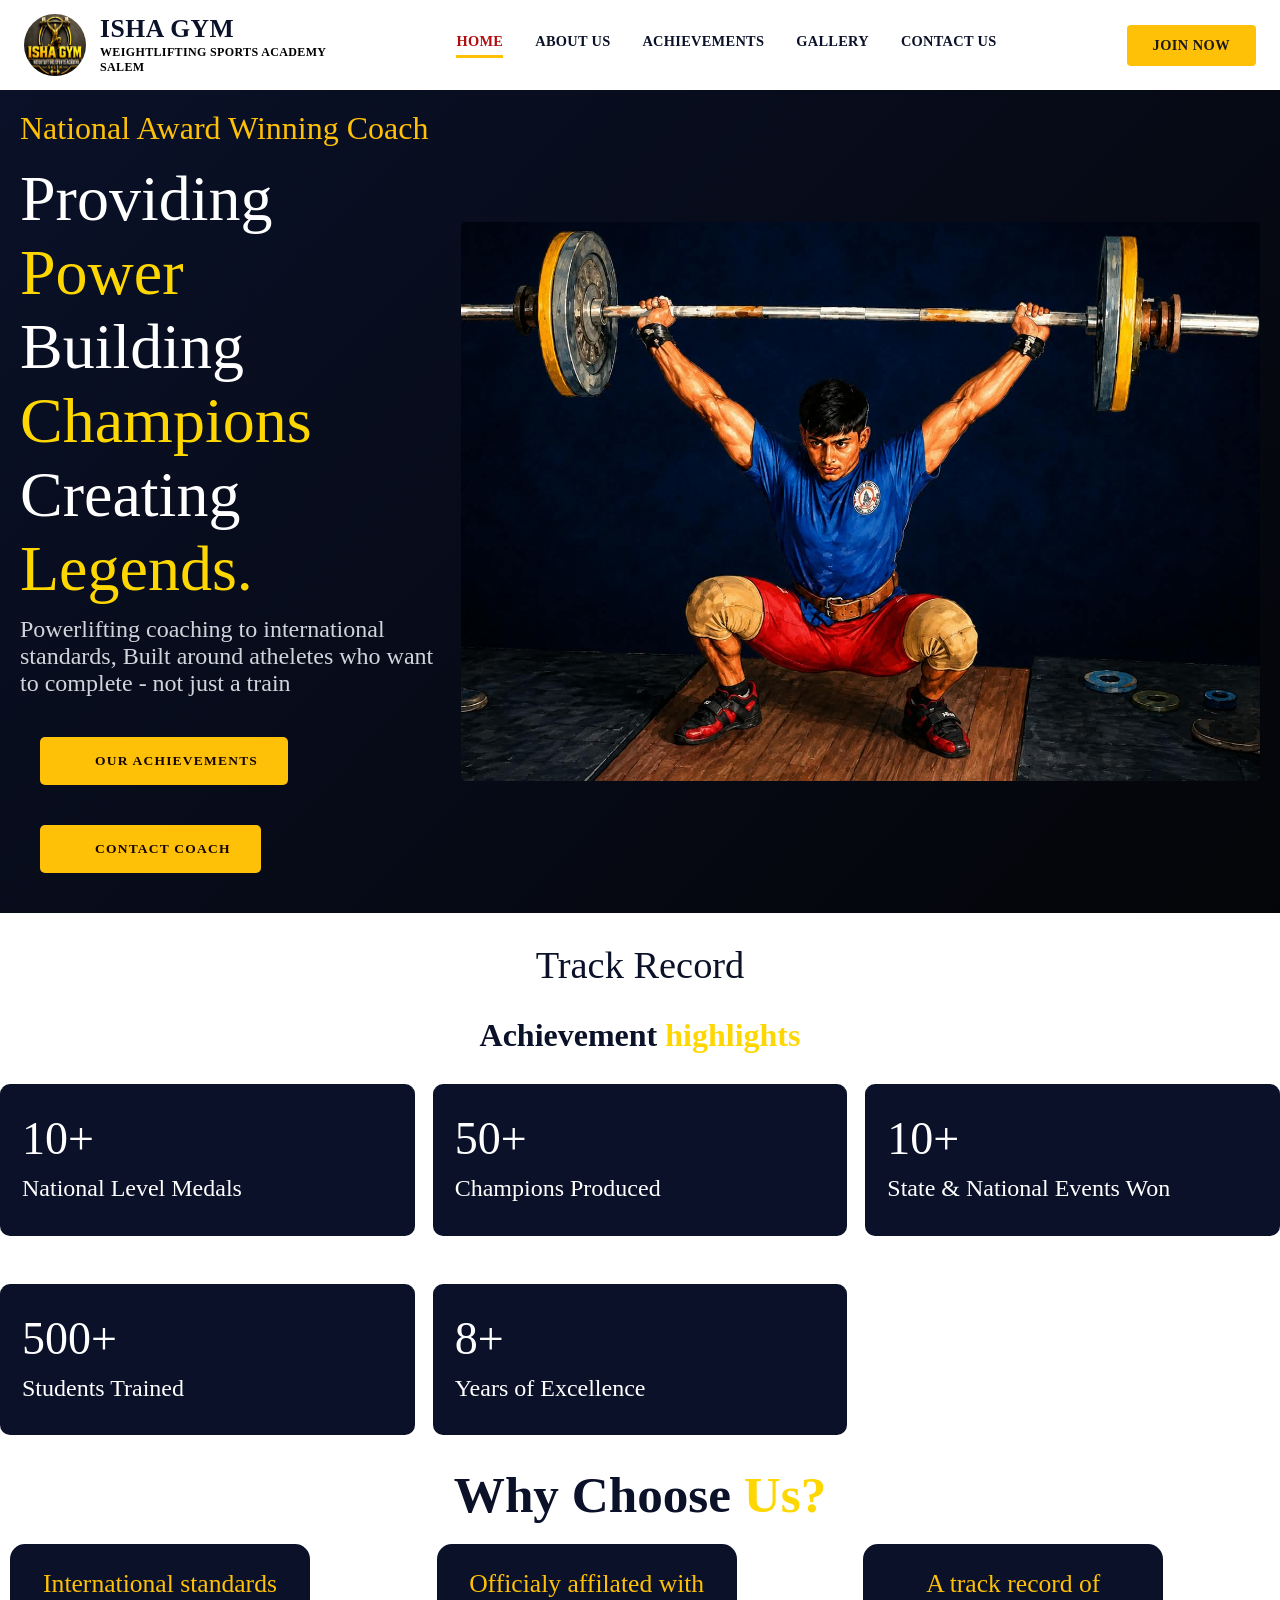
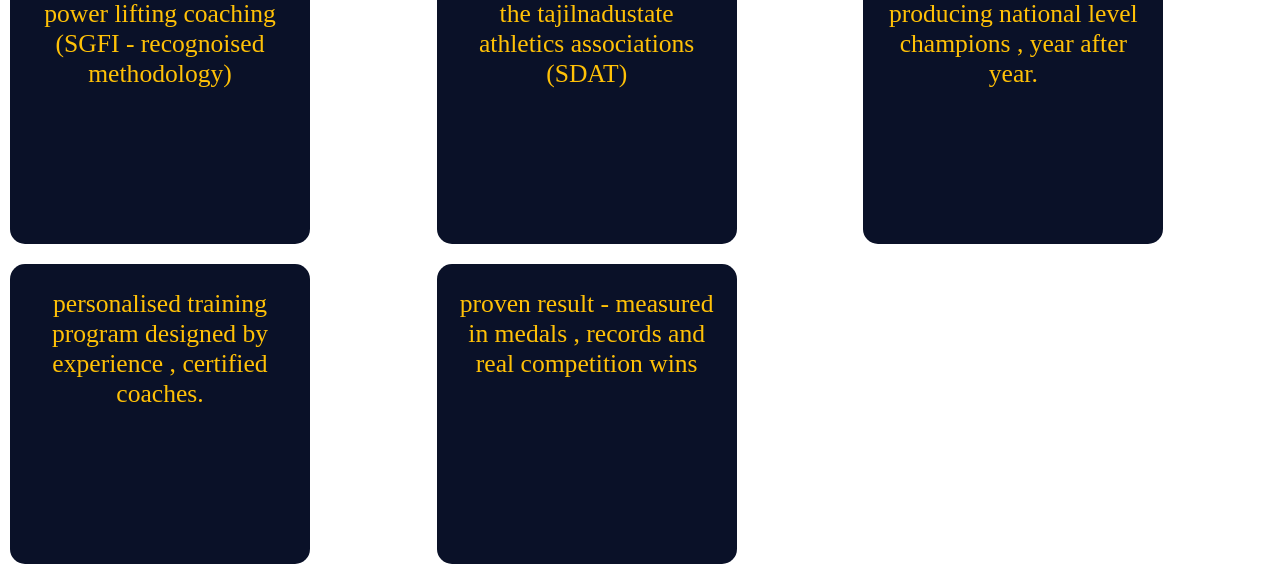
==== index.html @ 489e4209 "initial" ====
<!doctype html>
<html lang="en">
  <head>
    <meta charset="UTF-8" />
    <meta name="viewport" content="width=device-width, initial-scale=1.0" />
    <title>ISHA GYMS AND WEIGHT LIFTING</title>
    <link rel="stylesheet" href="style.css" />
    <link rel="stylesheet" href="achievement.css" />
  </head>
  <body>
    <header class="site-header">
      <div class="main-nav">
        <div class="brand">
          <div class="logo-badge">
            <img src="logo.jpeg" alt="" />
          </div>
          <div class="brand-text">
            <h1>ISHA GYM</h1>
            <p class="tagline">WEIGHTLIFTING SPORTS ACADEMY</p>
            <p class="location">SALEM</p>
          </div>
        </div>

        <nav class="links" id="navLinks">
          <a href="index.html" class="active">HOME</a>
          <a href="about.html">ABOUT US</a>
          <a href="achievement.html">ACHIEVEMENTS</a>
          <a href="gallery.html">GALLERY</a>
          <a href="contact.html">CONTACT US</a>
        </nav>

        <a href="#" class="join-btn">JOIN NOW</a>

        <button
          class="hamburger"
          id="hamburgerBtn"
          aria-label="Toggle menu"
          aria-expanded="false"
          aria-controls="navLinks"
        >
          <span></span>
          <span></span>
          <span></span>
        </button>
      </div>
    </header>

    <main>
      <section class="hero">
        <div class="hero-grid">
          <div class="hero-copy reveal">
            <span style="text-align: center"
              >National Award Winning Coach
            </span>
            <h1>
              Providing <span class="acent">Power</span><br />
              Building <span class="acent">Champions</span><br />
              Creating <span class="acent">Legends.</span>
            </h1>
            <p class="lead">
              Powerlifting coaching to international standards, Built around
              atheletes who want to complete - not just a train
            </p>
            <div class="hero-actions">
              <a href="achievement.html" class="btn btn-solid"
                ><i data-lucide="trophy"></i> Our Achievements</a
              >
              <a href="contact.html" class="btn btn-solid"
                ><i data-lucide="trophy"></i>contact coach</a
              >
            </div>
          </div>

          <div class="hero-img reveal">
            <img src="hero.jpeg" alt="" />
          </div>
        </div>
      </section>
      <section id="achievement">
        <div class="stats-head reveal">
          <div>
            <span class="eyebrow">Track Record</span>
            <h2>Achievement <span class="acent">highlights</span></h2>
          </div>
        </div>

        <section class="section">
          <div class="ach-stats-grid">
            <div class="card stat-card reveal">
              <span class="icon-box"><i data-lucide="medal"></i></span>
              <span class="num"
                ><span data-count="10" data-suffix="+">0</span></span
              >
              <span class="lbl">National Level Medals</span>
            </div>
            <div class="card stat-card reveal">
              <span class="icon-box"><i data-lucide="star"></i></span>
              <span class="num"
                ><span data-count="50" data-suffix="+">0</span></span
              >
              <span class="lbl">Champions Produced</span>
            </div>
            <div class="card stat-card reveal">
              <span class="icon-box"><i data-lucide="trophy"></i></span>
              <span class="num"
                ><span data-count="10" data-suffix="+">0</span></span
              >
              <span class="lbl">State & National Events Won</span>
            </div>
            <div class="card stat-card reveal">
              <span class="icon-box"><i data-lucide="users"></i></span>
              <span class="num"
                ><span data-count="500" data-suffix="+">0</span></span
              >
              <span class="lbl">Students Trained</span>
            </div>
            <div class="card stat-card reveal">
              <span class="icon-box"><i data-lucide="dumbbell"></i></span>
              <span class="num"
                ><span data-count="8" data-suffix="+">0</span></span
              >
              <span class="lbl">Years of Excellence</span>
            </div>
          </div>
        </section>
      </section>
      <section id="why-choose-us">
        <div class="why-panel reveal">
          <div class="why-head">
            <h1>Why Choose <span class="acent">Us?</span></h1>
            <div class="why-grid">
              <div class="why-item">
                <p>
                  International standards power lifting coaching <br />
                  (SGFI - recognoised methodology)
                </p>
              </div>
              <div class="why-item">
                <p>
                  Officialy affilated with the tajilnadustate athletics
                  associations <br />
                  (SDAT)
                </p>
              </div>
              <div class="why-item">
                <p>
                  A track record of producing national level champions , year
                  after year.
                </p>
              </div>
              <div class="why-item">
                <p>
                  personalised training program designed by experience ,
                  certified coaches.
                </p>
              </div>
              <div class="why-item">
                <p>
                  proven result - measured in medals , records and real
                  competition wins
                </p>
              </div>
            </div>
          </div>
        </div>
      </section>
    </main>
  </body>
  <script src="script.js"></script>
</html>
---- style.css ----
:root{
    --black: #040508;
    --navy:#091626;
    --gold:#eab52c;
    --red:#ae1010;

    --white:#ffff;
    --offwhite:#fbfbfc;
    --gray:#e9eaec;

    --dark:#111111;
    --light:#ffff;

    --border:#d9dce1;
    --orange-glow:   rgba(255, 76, 21, 0.18);

}

*{
    margin: 0;
    padding: 0;
    box-sizing: border-box;

}

html{
  scroll-behavior: smooth;
}
body{
    background: radial-gradient(ellipse 900px 600px at 85% -10%, var(--offwhite));
}

.top-bar {
        background: var(--navy);
        color: #fff;
        display: flex;
        align-items: center;
        justify-content: space-between;
        padding: 8px 24px;
        font-size: 0.85rem;
        flex-wrap: wrap;
        gap: 8px;
      }

.top-bar .contact-info {
        display: flex;
        align-items: center;
        gap: 24px;
        flex-wrap: wrap;
 }

      .top-bar .contact-info span {
        display: flex;
        align-items: center;
        gap: 6px;
        color: #d9dee6;
      }

      .top-bar .contact-info svg {
        width: 14px;
        height: 14px;
        fill: var(--gold);
        flex-shrink: 0;
      }

      .top-bar .social {
        display: flex;
        align-items: center;
        gap: 10px;
      }

      .top-bar .social span.label {
        color: #d9dee6;
        margin-right: 4px;
      }

      .top-bar .social a {
        width: 26px;
        height: 26px;
        border-radius: 50%;
        display: flex;
        align-items: center;
        justify-content: center;
        text-decoration: none;
        color: #fff;
        font-size: 0.75rem;
      }

      .top-bar .social a.fb {
        background: #1877f2;
      }
      .top-bar .social a.ig {
        background: radial-gradient(
          circle at 30% 107%,
          #fdf497 0%,
          #fdf497 5%,
          #fd5949 45%,
          #d6249f 60%,
          #285aeb 90%
        );
      }
      .top-bar .social a.yt {
        background: #ff0000;
      }
      .top-bar .social a.wa {
        background: #25d366;
      }

      /* Main nav */
      .main-nav {
        display: flex;
        align-items: center;
        justify-content: space-between;
        padding: 14px 24px;
        background: #fff;
        flex-wrap: wrap;
        gap: 16px;
      }

      .brand {
        display: flex;
        align-items: center;
        gap: 14px;
      }

      .logo-badge img{
        width: 62px;
        height: 62px;
        border-radius: 50%;
        background: var(--navy);
        display: flex;
        align-items: center;
        justify-content: center;
        flex-shrink: 0;
      }

      .logo-badge svg {
        width: 36px;
        height: 36px;
        fill: var(--gold);
      }

      .brand-text h1 {
        margin: 0;
        font-size: 1.6rem;
        font-weight: 800;
        letter-spacing: 0.02em;
        color: var(--navy);
        line-height: 1.1;
      }

      .brand-text .tagline {
        margin: 2px 0 0;
        font-size: 0.75rem;
        font-weight: 700;
        letter-spacing: 0.03em;
        color: var(--text-dark);
      }

      .brand-text .location {
        margin: 0;
        font-size: 0.75rem;
        font-weight: 700;
        letter-spacing: 0.03em;
        color: var(--text-dark);
      }

      nav.links {
        display: flex;
        align-items: center;
        gap: 32px;
        flex-wrap: wrap;
      }

      nav.links a {
        text-decoration: none;
        color: var(--navy);
        font-size: 0.9rem;
        font-weight: 700;
        letter-spacing: 0.02em;
        padding-bottom: 8px;
        position: relative;
      }

      nav.links a.active {
        color: var(--red);
      }

      nav.links a.active::after {
        content: "";
        position: absolute;
        left: 0;
        right: 0;
        bottom: 0;
        height: 3px;
        background: var(--gold);
      }

      nav.links a:hover {
        color: var(--red);
      }

      .join-btn {
        background: var(--gold);
        color: #1a1a1a;
        border: none;
        padding: 12px 26px;
        font-weight: 800;
        font-size: 0.9rem;
        letter-spacing: 0.03em;
        border-radius: 4px;
        cursor: pointer;
        text-decoration: none;
        white-space: nowrap;
      }

      .join-btn:hover {
        background: #e0961a;
      }

      .hamburger {
        display: none;
        background: none;
        border: none;
        cursor: pointer;
        width: 40px;
        height: 40px;
        flex-direction: column;
        align-items: center;
        justify-content: center;
        gap: 5px;
        padding: 0;
        order: 3;
      }

      .hamburger span {
        display: block;
        width: 26px;
        height: 3px;
        background: var(--navy);
        border-radius: 2px;
        transition:
          transform 0.3s ease,
          opacity 0.3s ease;
      }

      .hamburger.open span:nth-child(1) {
        transform: translateY(8px) rotate(45deg);
      }
      .hamburger.open span:nth-child(2) {
        opacity: 0;
      }
      .hamburger.open span:nth-child(3) {
        transform: translateY(-8px) rotate(-45deg);
      }

      @media (max-width: 1024px) {
        .main-nav {
          position: relative;
        }

        .join-btn{
          display: none;
        }

        nav.links {
          display: none;
          flex-direction: column;
          align-items: flex-start;
          gap: 0;
          width: 100%;
          order: 4;
        }

        nav.links.open {
          display: flex;
        }

        nav.links a {
          width: 100%;
          padding: 14px 4px;
          border-bottom: 1px solid #eee;
        }

        nav.links a.active::after {
          display: none;
        }

        .hamburger {
          display: flex;
        }
      }

      .hero{
        background: linear-gradient(135deg, var(--navy), var(--black));
        height: 100%;
        width: 100%;
        position: relative;
        padding: 20px;
        
        border-bottom: 10px;
      }

      .hero-grid{
        display: grid;
        grid-template-columns: .7fr 1.3fr;
        gap: 10px;
        align-items: center;
      }
      .hero-copy{
        color: var(--gold);
        font-size: clamp(2rem, 2vw, 3rem);
        font-weight: 300;
        width: 100%;
      }

      .hero-copy h1{
        color: var(--light);
        font-weight: 400;
        font-size: clamp(4rem, 5vw, 4rem);
        margin-top: 15px;
        margin-bottom: 10px;
      }

      .acent{
        color: gold;
      }

      .hero-img{
        width: 100%;
        display: flex;
        height: auto;
        object-fit: cover;
      }

      .hero-img img{
        border-radius: 5px;
        width: 100%;
        height: auto;
        object-fit: cover;
      }

      .lead{
        font-size: clamp(1rem, 2vw, 1.5rem);
        color: var(--gray);
        margin-bottom: 20px;
      }

      .hero-section{
        margin-top: 30px;
      }
.btn-solid {
  display: inline-flex;
  align-items: center;
  justify-content: center;
  gap: 10px;
  padding: 16px 30px;
  text-decoration: none;
  font-weight: 700;
  font-size: 13.5px;
  letter-spacing: 0.09em;
  text-transform: uppercase;
  border-radius: 5px;
  transition: transform 0.25s , background 0.25s , border-color 0.25s , color 0.25s ;
  white-space: nowrap;
  margin-top: 10px;
}
.btn-solid { background: var(--gold); color: #150500; }
.btn-solid:hover { background: var(--gold); transform: translateY(-2px); }
.btn-outline { background: transparent; border: 1.5px solid var(--border); color: var(--light); }
.btn-outline:hover { border-color: var(--gold); background: var(--orange-glow); transform: translateY(-2px); }
.btn-dark { background: #0c0c0c; color: var(--white); border: 1px solid var(--border); }
.btn-dark:hover { background: #000; transform: translateY(-2px); }
.btn i, .btn svg { width: 15px; height: 15px; }
.btn-block { width: 100%; }

.reveal{
  opacity:0 ;
  transform: translateY(35px);
  transition: opacity 0.5s cubic-bezier(0.39, 0.575, 0.565, 1);
}

.reveal.in{
  opacity: 1;
  transform: translateY(0);
}

.why-head h1{
  color: var(--navy);
  text-align: center;
  font-size: clamp(2rem , 4vw, 4rem);

}

.why-grid{
 display:grid;
 grid-template-columns: repeat(5, 1fr);
 margin-top:10px ;
}
.why-item{
  background: var(--navy);
  margin: 10px;
  border-radius:15px;
  transition: border-color 0.3s , transform 0.3s , background 0.3s ;
  width: 300px;
  height: 300px;
  padding: 20px;
}

.why-item:hover{
  border:1px solid var(--gold); background: var(--navy); transform: translateY(-10px);
  
}

.why-item p{
  justify-content: center;
  align-items: center;
  text-align: center;
  margin-top: 5px;
  color: var(--gold);
  font-size: clamp(1rem, 2vw, 2rem);

}

.ach-stats-grid {
  max-width: 100%;
  margin: 0 auto;
  display: grid;
  grid-template-columns: repeat(5, 1fr);
  gap: 18px;
}
.ach-stats-grid .stat-card { padding: 30px 22px; border-top: 2px solid var(--navy); text-align: left; background: var(--navy); border-radius: 10px;
  color: white; margin-bottom: 30px; 

}
.ach-stats-grid .num { font-family: ; font-size: clamp(34px, 4vw, 46px); color: var(--white); display: block; line-height: 1; }
.ach-stats-grid .lbl { display: block; margin-top: 10px; font-size: clamp(1rem, 3vw, 1.5rem); color: var(--navy); line-height: 1.4; color: white;}

.eyebrow{
  text-align: center;
  font-size: clamp(2rem, 2vw, 3rem);
  color: var(--navy);
  margin: 10px;
}

.stats-head{
  text-align: center;
  padding: 30px;

}

.stats-head h2{
  color: var(--navy);
  font-size: clamp(2rem , 3vw, 2rem);
  margin-top: 30px;
}

stats-head div{
  margin-top: 50px;
}

@media (max-width: 1580px){
  .ach-stats-grid {
  max-width: 100%;
  margin: 0 auto;
  grid-template-columns: repeat(3, 1fr);
  gap: 18px;
 }

 .why-grid{
 display:grid;
 grid-template-columns: repeat(3, 1fr);
 margin-top:10px ;
 
  }
}

@media (max-width:950px){
  .ach-stats-grid {
  max-width: 95%;
  margin: 0 auto;
  grid-template-columns: repeat(2, 1fr);
  gap: 18px;
 }

 .why-grid{
 display:grid;
 grid-template-columns: repeat(2, 1fr);
 margin-top:10px ;
 
  }
}

@media (max-width:650px){
  .hero-grid{
        display: grid;
        grid-template-columns: 1fr;
        gap: 10px;
        align-items: center;
      }

      .ach-stats-grid {
  max-width: 95%;
  margin: 0 auto;
  grid-template-columns: repeat(1, 1fr);
  gap: 18px;
 }

 .why-grid{
 display:grid;
 grid-template-columns: repeat(1, 1fr);
 margin-top:10px ;
 
  }

  .why-item{
  background: var(--navy);
  border-radius:15px;
  transition: border-color 0.3s , transform 0.3s , background 0.3s ;
  width: 95%;
  height: 150px;
}

}
---- achievement.css ----
:root{
  --navy: #0a1128;
  --navy-light: #0b101fd0;
  --gold: #ffc107;
  --gold-dark: #e0a800;
  --white: #ffffff;
  --gray: #d1d5db;
}


.achievement-stat{
    background: var(--navy-light);
    padding: 20px;
    border-radius: 5px;
}

.achievement{
    height: 100vh;
    width: 100%;
    background: var(--navy);
    display: grid;
    grid-template-columns: 1fr 1.3fr;
}

.ach-right h2{
    color: var(--gold);
    font-size: clamp(2rem, 2vw, 1.5rem);
    text-align: center;
    margin-top: 10px;
    margin-bottom: 20px;

}

.ach-left{
    width: 100%;
    height: 100%;
    object-fit: cover;
    border-radius: 10px;
}

.ach-left img{
    width: 100%;
    height: 100%;
    object-fit: cover;

}
.ach-content h1{
    color: var(--white);
    font-size: clamp(3rem, 5vw, 4rem);
    text-align: center;
    margin-top: 10px;
    margin-bottom: 20px;
    margin-bottom: 50px;
    
}

.ach-content p{
    color: var(--white);
    font-size: clamp(1rem, 3vw, 2rem);
    text-align: center;
    margin-top: 10px;
    margin-bottom: 20px;
    
}

.ach-content{
    align-items: center;
    justify-content: center;
    height: 100%;
}

.btn{
    align-items: center;
    justify-content: center;
    margin-top: 30px;
    margin: 20px;

}

@media (max-width:900px){
 .achievement{
    height: 100vh;
    width: 100%;
    background: var(--navy);
    display: grid;
    grid-template-columns: 1fr;
    }

    .ach-left{
    width: 100%;
    height: 100%;
    object-fit: cover;
    border-radius: 10px;
  }
   .ach-left img{
    width: 100%;
    height: auto;
    object-fit: cover;

  }

  .ach-content h1{
    margin-bottom: 10px;
  }
}

.ach-grid {
  max-width: 100%;
  margin: 0 auto;
  display: grid;
  grid-template-columns: repeat(3, 1fr);
  gap: 22px;
  margin: 10px;
}
.ach-card { padding: 30px; position: relative; background: var(--navy); border-radius: 10px;}
.ach-card .top-row { display: flex; align-items: center; justify-content: space-between; margin-bottom: 20px; }
.ach-card .year-tag {
  font-size: 11.5px; font-weight: 700; letter-spacing: 0.06em; text-transform: uppercase;
  color: var(--gray); border: 1px solid var(--gold); padding: 5px 10px; border-radius: 20px;
}
.ach-card h4 { font-size: 18px; margin-bottom: 10px; color: #e0a800;}
.ach-card p { font-size: 14px; color: var(--gray); line-height: 1.55; }
.section-head{
    text-align: center;
}
.eyebrow{
    color: var(--navy);
    font-size: clamp(1rem, 3vw, 3rem);
    text-align: center;
    margin-bottom: 30px;
}

.section-head p{
    margin-top:  10px;
    font-size: 1rem;
}

.section-head h2{
    margin:  10px;
}

@media (max-width:650px){
    .ach-grid{
        grid-template-columns: repeat(2, 1fr);
    }
}

@media(max-width:480px){
    .ach-grid{
        grid-template-columns: repeat(1, 1fr);
    }
}

.card-img{
    display: grid;
    grid-template-columns: repeat(4, 1fr);
    gap: 10px;
    margin-top: 10px;
    align-items: center;
    justify-content: center;
    
}

.card-a{
    width: auto;
    height: 600px;
    object-fit: cover;
    border-radius: 10px;
    overflow: hidden;
    margin: 5px;
}

.card-a img{
    width: 100%;
    height: 600px;
    object-fit: cover;
    border-radius: 10px;
    overflow: hidden;
}

h3{
    color: #0a1128;
    font-size: clamp(2rem, 3vw , 1.5rem);
    text-align: center;
}

@media(max-width:950px){
    .card-img{
        grid-template-columns: repeat(2,1fr);
    }
}

@media(max-width:750px){
    .card-img{
        grid-template-columns: repeat(1,1fr);
    }
}
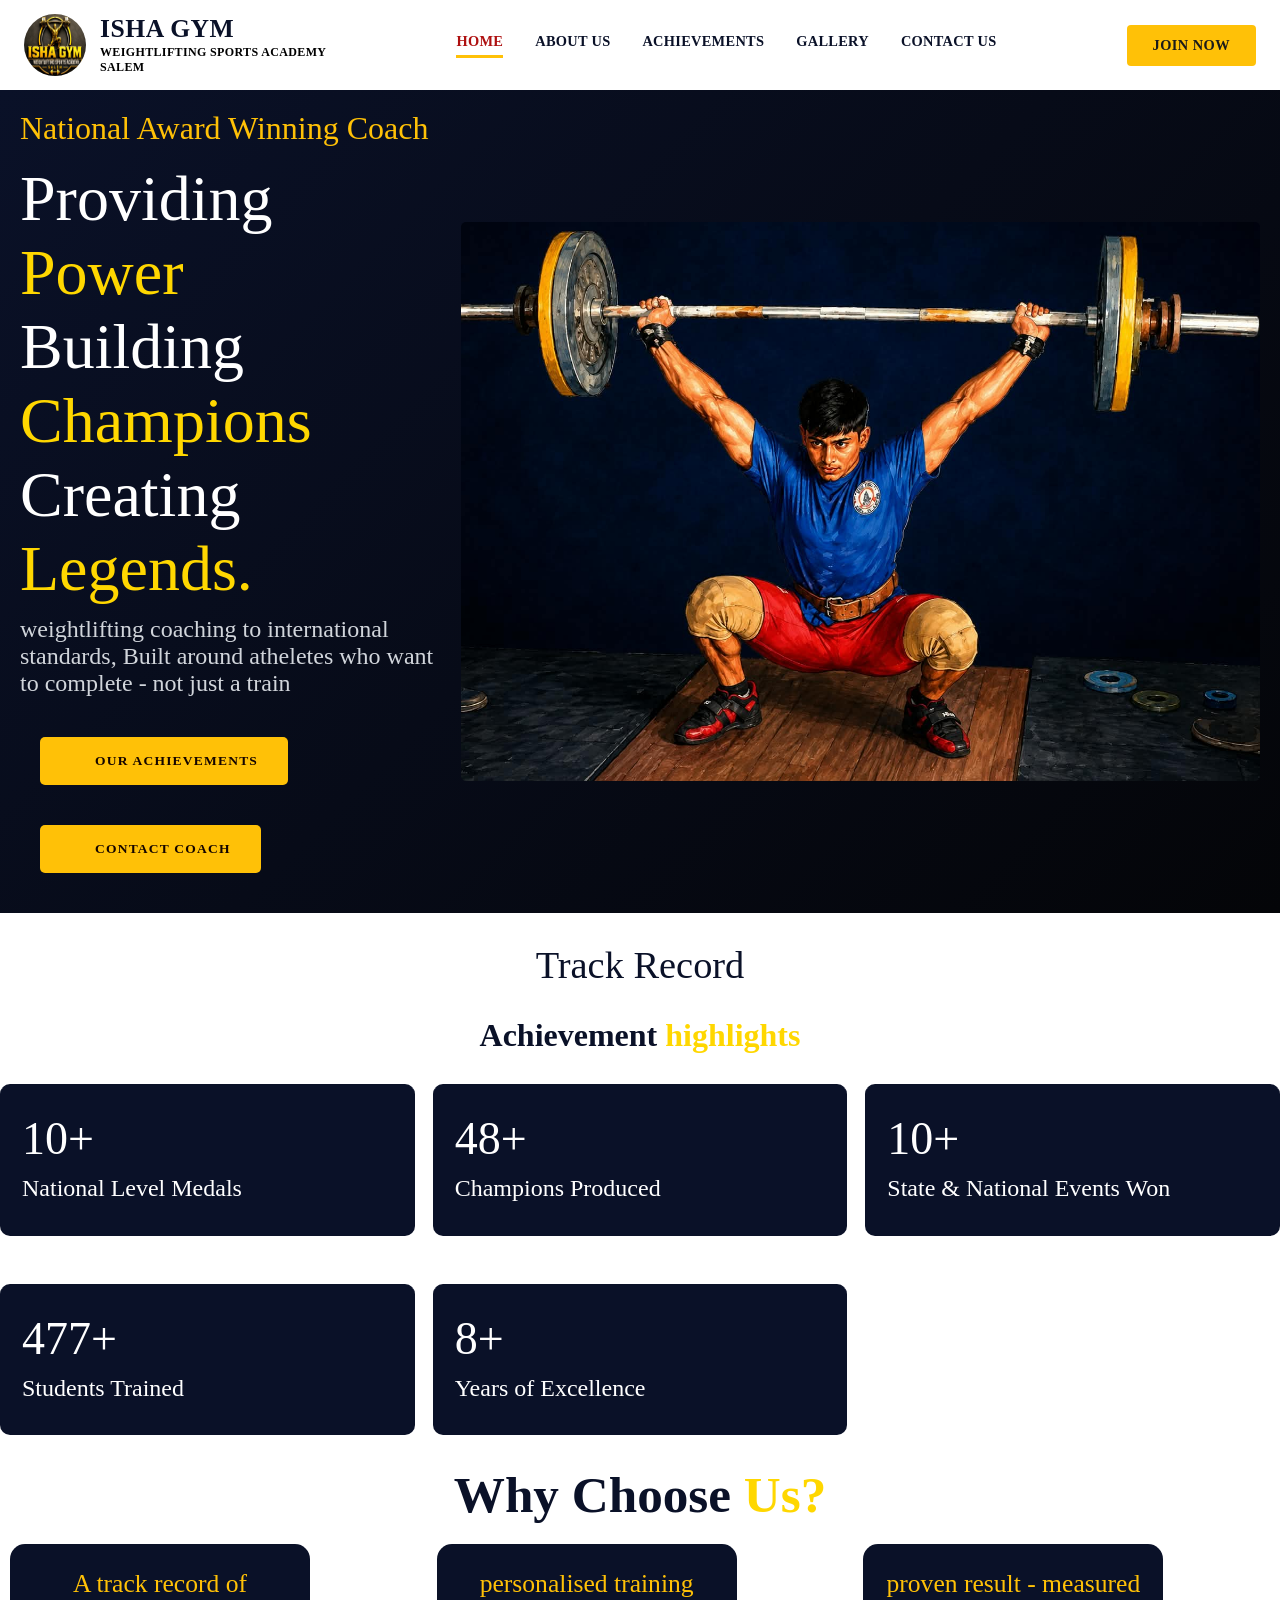
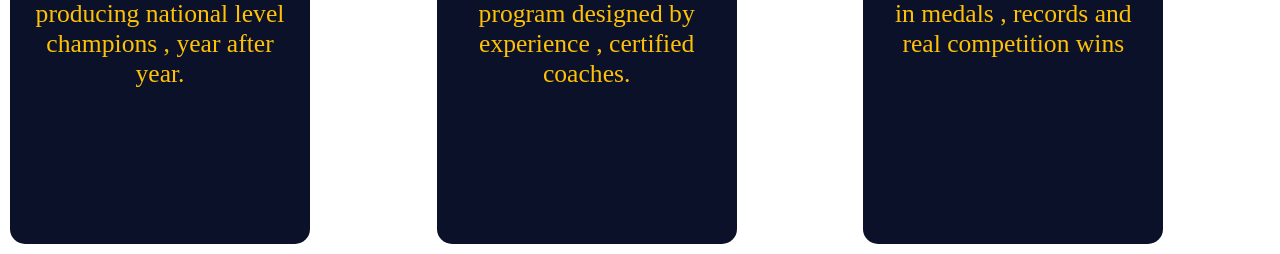
==== commit 66754021: "update" ====
--- a/index.html
+++ b/index.html
@@ -58,7 +58,7 @@
               Creating <span class="acent">Legends.</span>
             </h1>
             <p class="lead">
-              Powerlifting coaching to international standards, Built around
+              weightlifting coaching to international standards, Built around
               atheletes who want to complete - not just a train
             </p>
             <div class="hero-actions">
@@ -131,19 +131,6 @@
             <div class="why-grid">
               <div class="why-item">
                 <p>
-                  International standards power lifting coaching <br />
-                  (SGFI - recognoised methodology)
-                </p>
-              </div>
-              <div class="why-item">
-                <p>
-                  Officialy affilated with the tajilnadustate athletics
-                  associations <br />
-                  (SDAT)
-                </p>
-              </div>
-              <div class="why-item">
-                <p>
                   A track record of producing national level champions , year
                   after year.
                 </p>
--- a/style.css
+++ b/style.css
@@ -394,7 +394,7 @@
 
 .why-grid{
  display:grid;
- grid-template-columns: repeat(5, 1fr);
+ grid-template-columns: repeat(3, 1fr);
  margin-top:10px ;
 }
 .why-item{
--- a/achievement.css
+++ b/achievement.css
@@ -159,20 +159,22 @@
     align-items: center;
     justify-content: center;
     
+    
 }
 
 .card-a{
     width: auto;
-    height: 600px;
+    height: auto;
     object-fit: cover;
     border-radius: 10px;
     overflow: hidden;
-    margin: 5px;
+    margin: 10px;
+    
 }
 
 .card-a img{
-    width: 100%;
-    height: 600px;
+    width: 350px;
+    height: auto;
     object-fit: cover;
     border-radius: 10px;
     overflow: hidden;
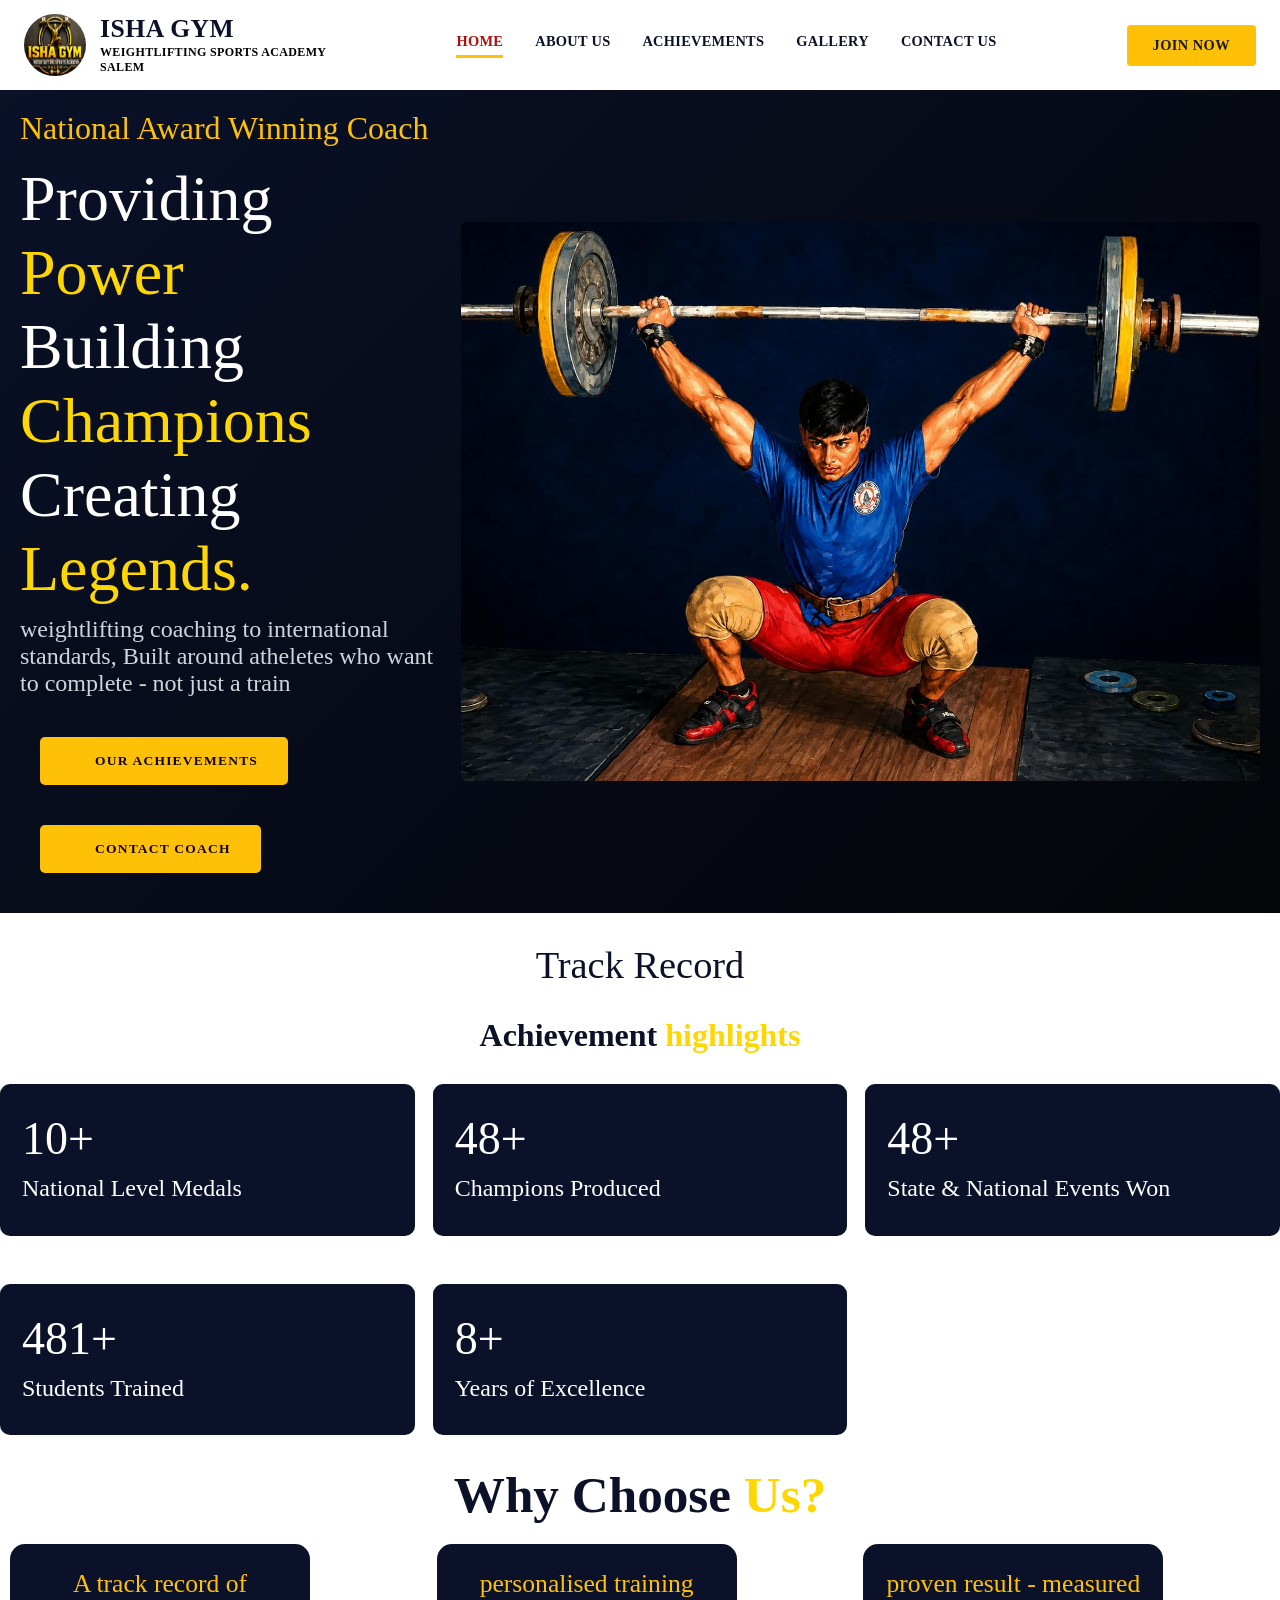
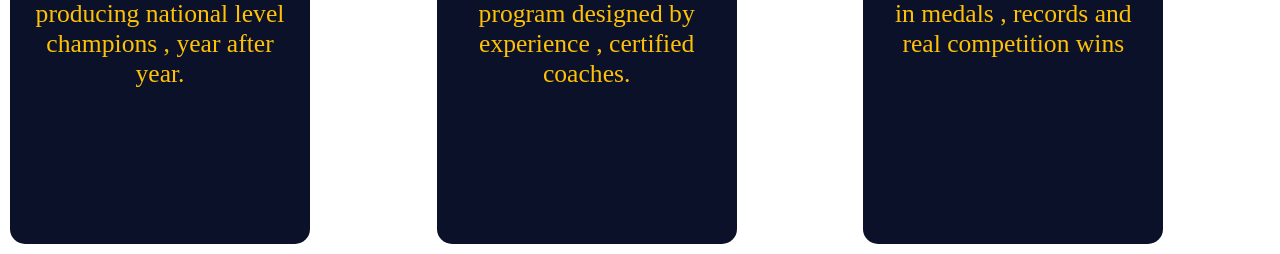
==== commit 58f5f019: "Update index.html" ====
--- a/index.html
+++ b/index.html
@@ -103,7 +103,7 @@
             <div class="card stat-card reveal">
               <span class="icon-box"><i data-lucide="trophy"></i></span>
               <span class="num"
-                ><span data-count="10" data-suffix="+">0</span></span
+                ><span data-count="50" data-suffix="+">0</span></span
               >
               <span class="lbl">State & National Events Won</span>
             </div>
--- a/achievement.css
+++ b/achievement.css
@@ -5,6 +5,9 @@
   --gold-dark: #e0a800;
   --white: #ffffff;
   --gray: #d1d5db;
+  
+  
+  
 }
 
 
@@ -197,3 +200,283 @@
         grid-template-columns: repeat(1,1fr);
     }
 }
+
+
+
+/* ============================================================
+   ACHIEVEMENT SECTION — SCOPED STYLES
+   Every rule is namespaced under .achievement-section so it
+   cannot collide with existing classes elsewhere on the site
+   (no bare body / h1 / p / .container / .card selectors).
+============================================================= */
+
+.achievement-section {
+  --navy-900: #0B1B33;
+  --navy-700: #142B4A;
+  --navy-text-secondary: #D8E0EB;
+  --gray-body: #4B5563;
+  --vision-bg: #F5F7FA;
+  --white: #FFFFFF;
+
+  background-color: var(--white);
+  padding: 60px;
+  overflow-x: hidden;
+}
+
+@media (min-width: 700px) {
+  .achievement-section {
+    padding: 100px 24px;
+  }
+}
+
+.achievement-section .achievement-container {
+  max-width: 1160px;
+  margin: 0 auto;
+}
+
+/* ============ SECTION HEADER ============ */
+
+.achievement-section .achievement-header {
+  max-width: 780px;
+  margin: 0 auto;
+  text-align: center;
+}
+
+.achievement-section .achievement-label {
+  display: inline-block;
+  font-size: 13px;
+  font-weight: 700;
+  letter-spacing: 0.14em;
+  text-transform: uppercase;
+  color: var(--navy-700);
+  margin-bottom: 14px;
+}
+
+.achievement-section .achievement-heading {
+  font-size: clamp(28px, 4vw, 48px);
+  line-height: 1.15;
+  font-weight: 800;
+  color: var(--navy-900);
+  margin: 0 0 20px;
+}
+
+.achievement-section .achievement-description {
+  font-size: clamp(14px, 1.6vw, 16px);
+  line-height: 1.7;
+  color: var(--gray-body);
+  margin: 0;
+}
+
+/* ============ MAJOR ACHIEVEMENTS HEADING ============ */
+
+.achievement-section .achievement-subheading {
+  display: flex;
+  align-items: center;
+  justify-content: center;
+  gap: 10px;
+  font-size: clamp(20px, 2.6vw, 26px);
+  font-weight: 800;
+  color: var(--navy-900);
+  margin: 64px 0 28px;
+  text-align: center;
+}
+
+.achievement-section .achievement-subheading-icon {
+  font-size: 0.9em;
+  line-height: 1;
+}
+
+/* ============ ACHIEVEMENT GRID + CARDS ============ */
+
+.achievement-section .achievement-grid {
+  display: grid;
+  grid-template-columns: 1fr;
+  gap: 18px;
+}
+
+@media (min-width: 640px) {
+  .achievement-section .achievement-grid {
+    grid-template-columns: repeat(2, 1fr);
+    gap: 22px;
+  }
+}
+
+@media (min-width: 900px) {
+  .achievement-section .achievement-grid {
+    grid-template-columns: repeat(3, 1fr);
+    gap: 24px;
+  }
+}
+
+.achievement-section .achievement-card {
+  background: linear-gradient(160deg, var(--navy-700), var(--navy-900));
+  border-radius: 16px;
+  padding: 28px 24px;
+  box-shadow: 0 10px 24px rgba(11, 27, 51, 0.16);
+  transition: transform 0.25s ease, box-shadow 0.25s ease;
+}
+
+@media (min-width: 900px) {
+  .achievement-section .achievement-card:hover {
+    transform: translateY(-6px);
+    box-shadow: 0 18px 34px rgba(11, 27, 51, 0.26);
+  }
+}
+
+.achievement-section .achievement-card-icon {
+  width: 46px;
+  height: 46px;
+  display: flex;
+  align-items: center;
+  justify-content: center;
+  font-size: 22px;
+  background-color: rgba(255, 255, 255, 0.1);
+  border-radius: 10px;
+  margin-bottom: 16px;
+}
+
+.achievement-section .achievement-card-title {
+  font-size: clamp(17px, 2vw, 20px);
+  line-height: 1.35;
+  font-weight: 700;
+  color: var(--white);
+  margin: 0 0 10px;
+}
+
+.achievement-section .achievement-card-text {
+  font-size: 14.5px;
+  line-height: 1.65;
+  color: var(--navy-text-secondary);
+  margin: 0;
+}
+
+/* ============ TRAINING MISSION CARD ============ */
+
+.achievement-section .mission-card {
+  background: linear-gradient(160deg, var(--navy-700), var(--navy-900));
+  border-radius: 18px;
+  padding: 32px 26px;
+  margin-top: 56px;
+  box-shadow: 0 10px 24px rgba(11, 27, 51, 0.16);
+  display: flex;
+  flex-direction: column;
+  align-items: flex-start;
+  gap: 18px;
+}
+
+@media (min-width: 700px) {
+  .achievement-section .mission-card {
+    flex-direction: row;
+    align-items: center;
+    padding: 40px 44px;
+    gap: 28px;
+  }
+}
+
+.achievement-section .mission-card-icon {
+  flex-shrink: 0;
+  width: 56px;
+  height: 56px;
+  display: flex;
+  align-items: center;
+  justify-content: center;
+  font-size: 26px;
+  background-color: rgba(255, 255, 255, 0.1);
+  border-radius: 12px;
+}
+
+.achievement-section .mission-card-title {
+  font-size: clamp(22px, 3vw, 28px);
+  font-weight: 800;
+  color: var(--white);
+  margin: 0 0 10px;
+}
+
+.achievement-section .mission-card-text {
+  font-size: 15px;
+  line-height: 1.7;
+  color: var(--navy-text-secondary);
+  margin: 0;
+  max-width: 640px;
+}
+
+/* ============ VISION CARD ============ */
+
+.achievement-section .vision-card {
+  background-color: var(--vision-bg);
+  border-radius: 18px;
+  padding: 32px 26px;
+  margin-top: 24px;
+  text-align: center;
+}
+
+@media (min-width: 700px) {
+  .achievement-section .vision-card {
+    padding: 40px 44px;
+  }
+}
+
+.achievement-section .vision-card-title {
+  display: flex;
+  align-items: center;
+  justify-content: center;
+  gap: 10px;
+  font-size: clamp(20px, 2.6vw, 24px);
+  font-weight: 800;
+  color: var(--navy-900);
+  margin: 0 0 20px;
+}
+
+.achievement-section .vision-card-icon {
+  font-size: 0.9em;
+  line-height: 1;
+}
+
+.achievement-section .vision-pill-list {
+  list-style: none;
+  display: flex;
+  flex-wrap: wrap;
+  justify-content: center;
+  gap: 10px;
+  margin: 0 0 22px;
+  padding: 0;
+}
+
+.achievement-section .vision-pill {
+  background-color: var(--navy-900);
+  color: var(--white);
+  font-size: 13px;
+  font-weight: 600;
+  letter-spacing: 0.02em;
+  padding: 8px 18px;
+  border-radius: 999px;
+}
+
+.achievement-section .vision-card-text {
+  max-width: 700px;
+  margin: 0 auto;
+  font-size: clamp(14px, 1.6vw, 16px);
+  line-height: 1.7;
+  color: var(--gray-body);
+}
+
+/* ============ FINAL MESSAGE ============ */
+
+.achievement-section .achievement-final {
+  text-align: center;
+  margin-top: 60px;
+}
+
+.achievement-section .achievement-final-title {
+  font-size: clamp(20px, 2.6vw, 26px);
+  font-weight: 800;
+  color: var(--navy-900);
+  margin: 0 0 10px;
+}
+
+.achievement-section .achievement-final-text {
+  font-size: clamp(14px, 1.6vw, 16px);
+  color: var(--gray-body);
+  margin: 0;
+  }
+
